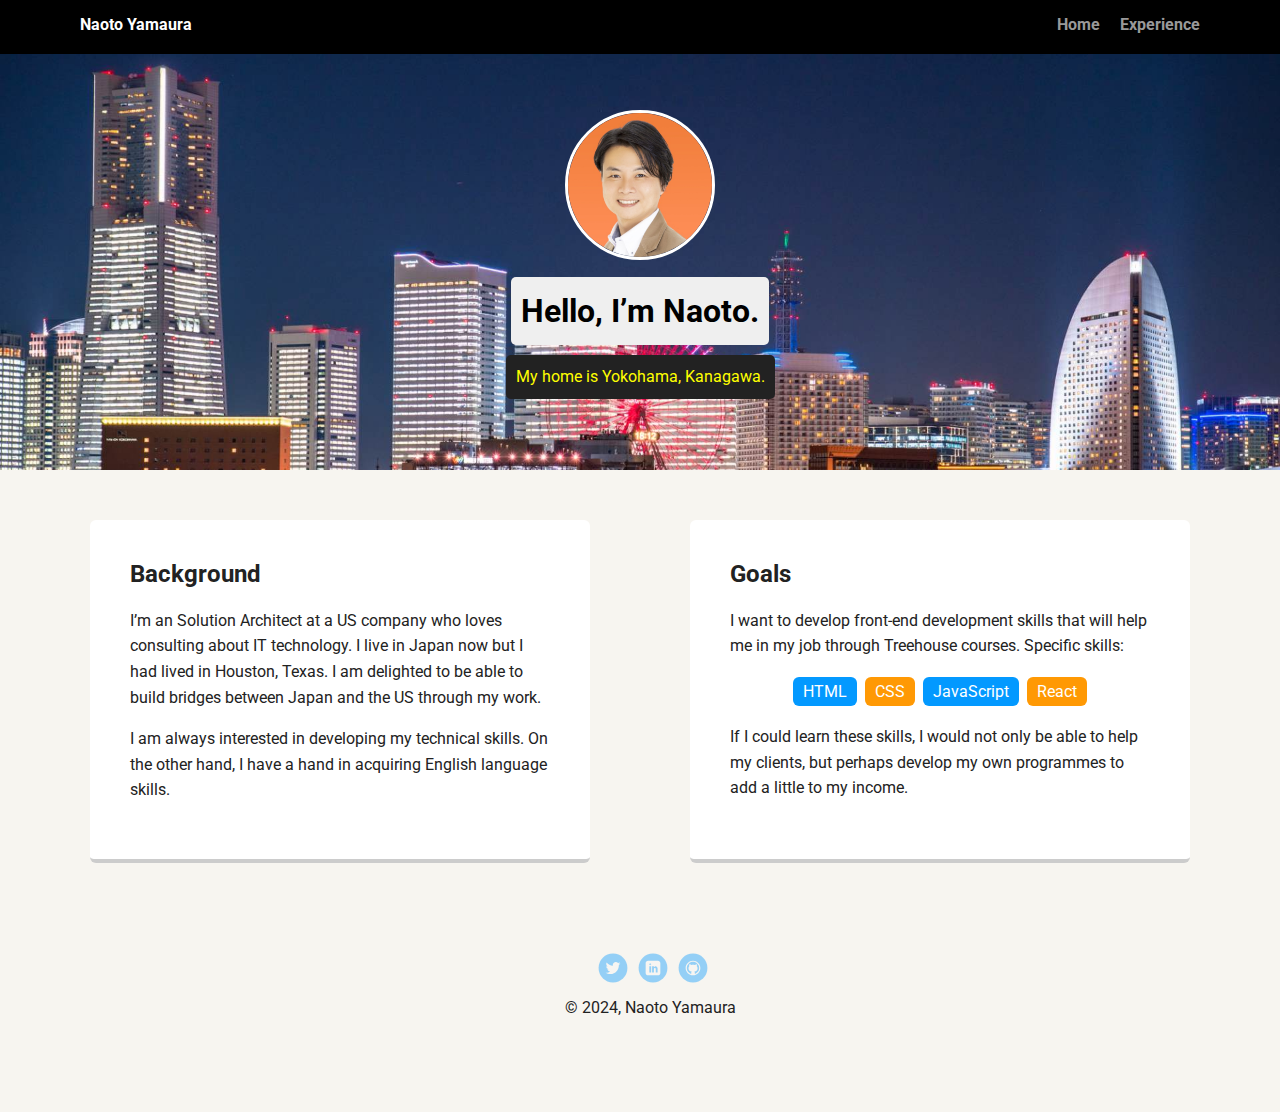
==== experience.html @ 4e63fd37 "Step4" ====
<!doctype html>
<html lang="en">
<head>
  <meta charset="utf-8">
  <title>Naoto Yamaura's Profile</title>
  <meta name="viewport" content="width=device-width, initial-scale=1.0">
  <link rel="stylesheet" href="styles.css">
  <link href="https://fonts.googleapis.com/css?family=Muli%7CRoboto:400,300,500,700,900" rel="stylesheet"></head>
  <body>

    <div class="main-nav">
        <ul class="nav">
          <li class="name">Naoto Yamaura</li>
          <li><a href="#">Home</a></li>
          <li><a href="#">Experience</a></li>
        </ul>
    </div>

    <header>
      <img src="images/me.jpg" alt="Portrate of Naoto Yamaura" class="profile-image">
      <h1 class="tag name">Hello, I’m Naoto.</h1>
      <p class="tag location">My home is Yokohama, Kanagawa.</p>
    </header>

    <main class="flex">
      <div class="card">
        <h2>Background</h2>
        <p>I’m an Solution Architect at a US company who loves consulting about IT technology. I live in Japan now but I had lived in Houston, Texas. I am delighted to be able to build bridges between Japan and the US through my work.</p>
        <p>I am always interested in developing my technical skills. On the other hand, I have a hand in acquiring English language skills.</p>
      </div> 

      <div class="card">
        <h2>Goals</h2>
        <p>I want to develop front-end development skills that will help me in my job through Treehouse courses. Specific skills:</p>
        <ul class="skills">
          <li>HTML</li>
          <li>CSS</li>
          <li>JavaScript</li>
          <li>React</li>
        </ul>
        <p>If I could learn these skills, I would not only be able to help my clients, but perhaps develop my own programmes to add a little to my income.</p>
      </div> 

    </main>
    <footer>
      <ul>
        <li><a href="https://twitter.com/naoto612" target="_blank" class="social twitter">Twitter</a></li>
        <li><a href="https://www.linkedin.com/in/naoto-yamaura-27519553/" target="_blank" class="social linkedin">LinkedIn</a></li>
        <li><a href="https://github.com/naoto612-2" target="_blank" class="social github">Github</a></li>
      </ul>
      <p class="copyright">&copy; 2024, Naoto Yamaura</p>
    </footer>
  </body>
  </html>
---- styles.css ----
/* Global Layout Set-up */
* { 
  box-sizing: border-box;
}
  
body {
  margin: 0;
  padding: 0;
  text-align: center;
  font-family: 'Roboto', sans-serif;
  color: #222;
  background: #f7f5f0;
}
/* Link Styles */

a {
  text-decoration: none;
  color: #999;
}
a:hover {
  color: #6633ff;
}

/* Section Styles */

.main-nav {
  width: 100%;
  background: black;
  min-height: 30px;
  padding: 10px;
  position: fixed;
  text-align: center;
}
.nav {
  display: flex;
  justify-content: space-around;
  font-weight: 700;
  list-style-type: none;
  margin: 0 auto;
  padding: 0;
}

.nav .name {
    display: block;
    margin-right: auto;
    color: white;
}
.nav li {
  padding: 5px 10px 10px 10px;
}
.nav a {
  transition: all .5s;
}
.nav a:hover {
  color: white
}

header {
  text-align: center;
  background: url('images/yokohama.jpg') no-repeat top center ;
  background-size: cover;
  overflow: hidden;
  padding-top: 60px;
}
header {
  line-height: 1.5;
}
header .profile-image {
  margin-top: 50px;
  width: 150px;
  height: 150px;
  border-radius: 50%;
  border: 3px solid white;
  transition: all .5s;
}
header .profile-image:hover {
  transform: scale(1.2) rotate(5deg);
}
.tag {
  background-color: #efefef;
  color: black;
  padding: 10px;
  border-radius: 5px;
  display: table;
  margin: 10px auto;
} 
.location {
  background-color: #222;
  color: yellow;
}
.card {
  margin: 30px;
  padding: 20px 40px 40px;
  max-width: 500px;
  text-align: left;
  background: #fff;
  border-bottom: 4px solid #ccc;
  border-radius: 6px;
  transition: all .5s;
}
.card:hover {
  border-color: #ff99ff;
}

ul.skills {
  padding: 0;
  text-align: center;
}

.skills li {
  border-radius: 6px;
  display: inline-block;
  background: #ff9904;
  color: white;
  padding: 5px 10px;
  margin: 2px;
}

.skills li:nth-child(odd) {
  background: #0399ff;
}

footer {
  width: 100%;
  min-height: 30px;
  padding: 20px 0 40px 20px;
}

footer .copyright {
  top: -8px;
  font-size: .75em;
}

footer ul {
  list-style-type: none;
  margin: 0;
  padding: 0;
}

footer ul li {
  display: inline-block;
}

a.social {
  display: inline-block;
  text-indent: -9999px;
  margin-left: 5px;
  width: 30px;
  height: 30px;
  background-size: 30px 30px;
  opacity: .4;
  transition: all .5s;
}
a.twitter {
  background-image: url(images/twitter.svg);
}
a.linkedin {
  background-image: url(images/linkedin.svg);
}
a.github {
  background-image: url(images/github.svg);
}
a.social:hover {
  opacity: 1;
}
.clearfix {
  clear: both;
}

/* Styles for larger screens */
@media screen and (min-width: 720px) {
  
  .flex {
      display: -ms-flexbox;      /* TWEENER - IE 10 */
      display: flex; 
      max-width: 1200px;
      -ms-flex-pack: distribute;
      justify-content: space-around;
      margin: 0 auto;
  }

  header {
    min-height: 470px;
  }

  .nav {
    max-width: 1200px;
    padding: 0 30px;
  }


  main {
    padding-top: 20px;
  }

  main p {
    line-height: 1.6em;
  }

  footer {
    font-size: 1.3em;
    max-width: 1200px;
    margin: 40px auto;
  }

}
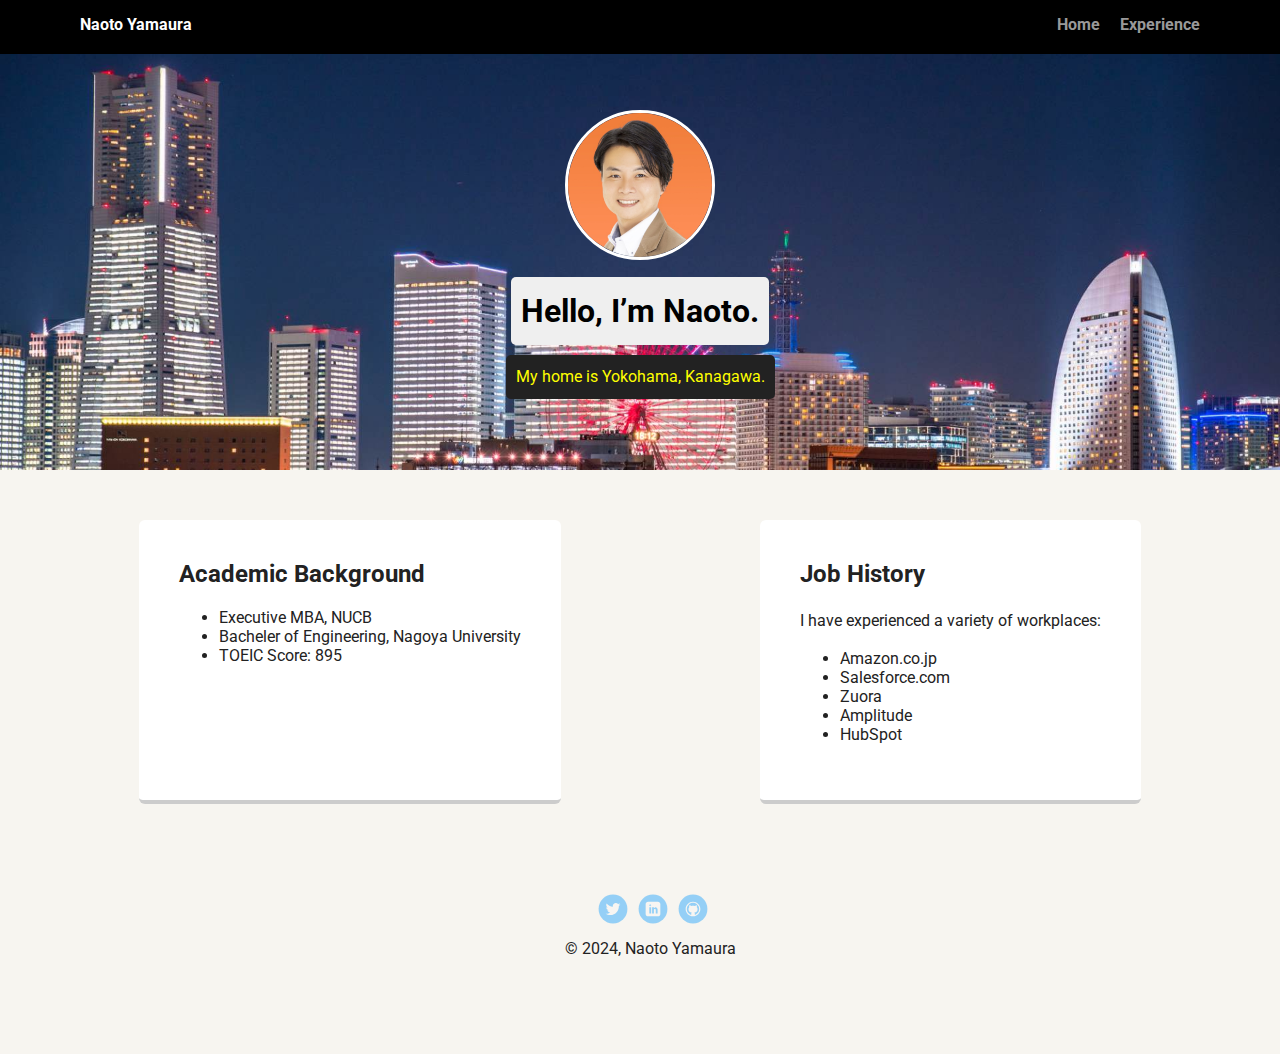
==== commit 53ab6788: "Step6" ====
--- a/experience.html
+++ b/experience.html
@@ -11,8 +11,8 @@
     <div class="main-nav">
         <ul class="nav">
           <li class="name">Naoto Yamaura</li>
-          <li><a href="#">Home</a></li>
-          <li><a href="#">Experience</a></li>
+          <li><a href="index.html">Home</a></li>
+          <li><a href="experience.html">Experience</a></li>
         </ul>
     </div>
 
@@ -24,21 +24,24 @@
 
     <main class="flex">
       <div class="card">
-        <h2>Background</h2>
-        <p>I’m an Solution Architect at a US company who loves consulting about IT technology. I live in Japan now but I had lived in Houston, Texas. I am delighted to be able to build bridges between Japan and the US through my work.</p>
-        <p>I am always interested in developing my technical skills. On the other hand, I have a hand in acquiring English language skills.</p>
+        <h2>Academic Background</h2>
+        <ul>
+          <li>Executive MBA, NUCB</li>
+          <li>Bacheler of Engineering, Nagoya University</li>
+          <li>TOEIC Score: 895</li>
+        </ul>
       </div> 
 
       <div class="card">
-        <h2>Goals</h2>
-        <p>I want to develop front-end development skills that will help me in my job through Treehouse courses. Specific skills:</p>
-        <ul class="skills">
-          <li>HTML</li>
-          <li>CSS</li>
-          <li>JavaScript</li>
-          <li>React</li>
+        <h2>Job History</h2>
+        <p>I have experienced a variety of workplaces:</p>
+        <ul>
+          <li>Amazon.co.jp</li>
+          <li>Salesforce.com</li>
+          <li>Zuora</li>
+          <li>Amplitude</li>
+          <li>HubSpot</li>
         </ul>
-        <p>If I could learn these skills, I would not only be able to help my clients, but perhaps develop my own programmes to add a little to my income.</p>
       </div> 
 
     </main>
